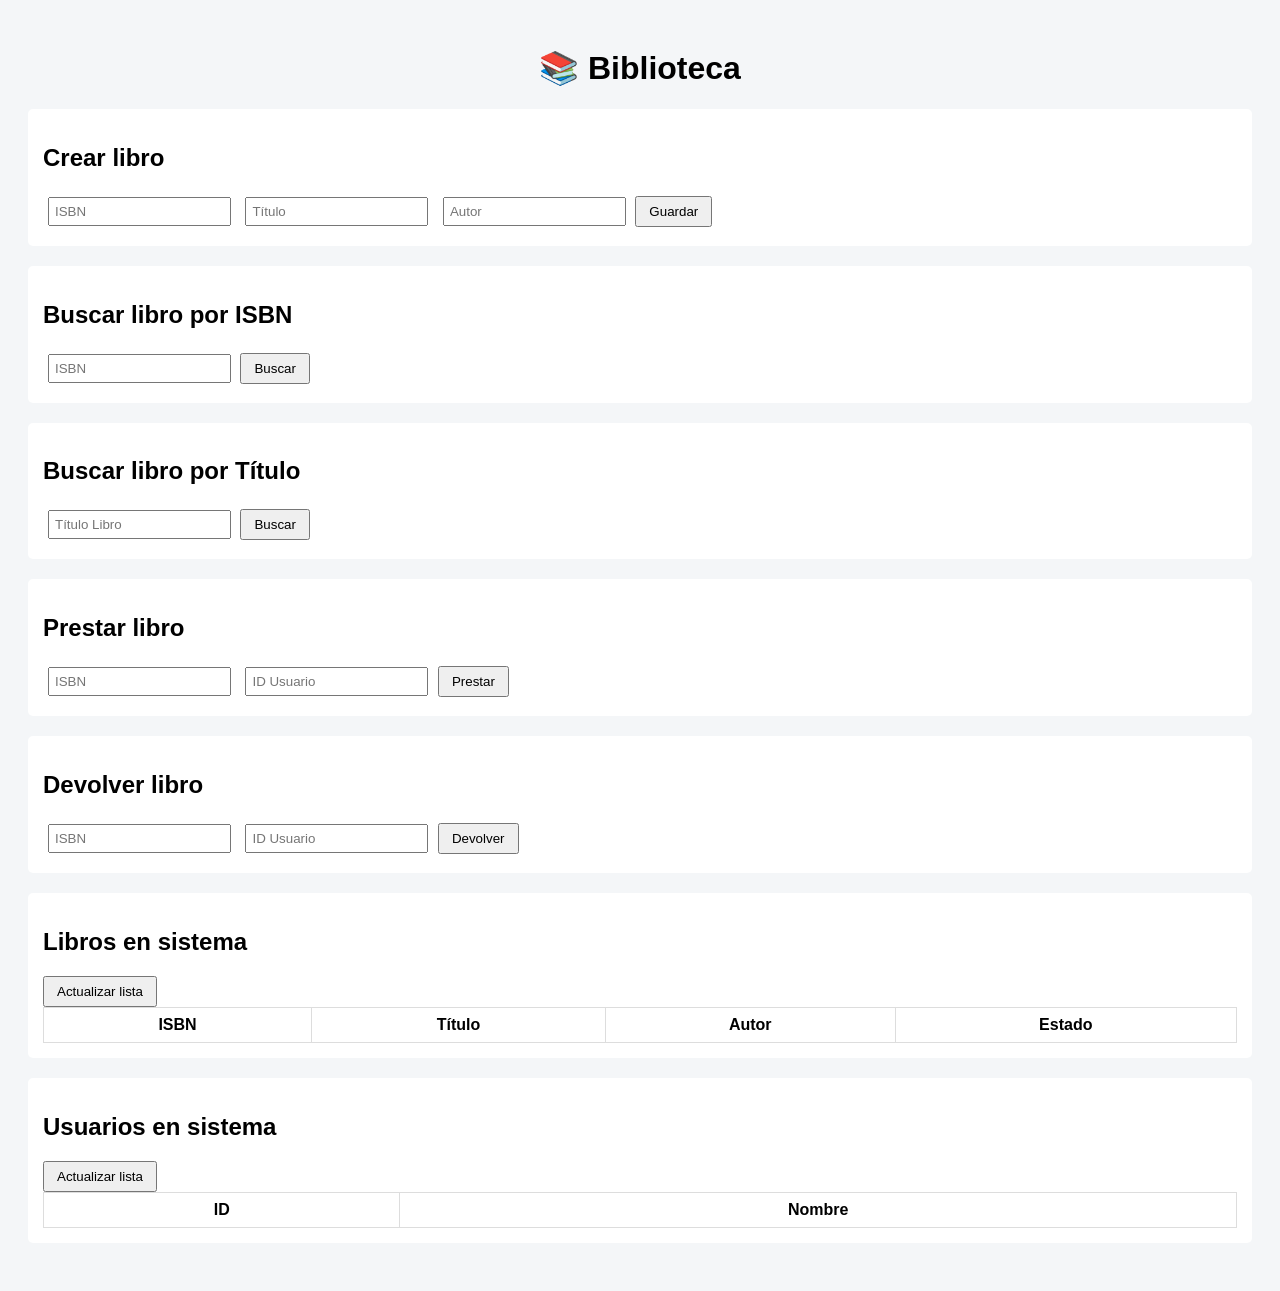
==== src/main/resources/static/admin.html @ 1b9535b3 "Creación de interfaz web para interacción con la API" ====
<!doctype html>
<html lang="en">
<head>
    <meta charset="UTF-8">
    <meta name="viewport" content="width=device-width, initial-scale=1">
    <title>Administrador</title>
    <link rel="stylesheet" href="style.css">
</head>
<body>

<div id="login-area" style="position:absolute; top:10px; right:10px;"></div>

<h1>📚 Biblioteca</h1>

<section>
    <h2>Crear libro</h2>
    <input id="isbn" placeholder="ISBN">
    <input id="titulo" placeholder="Título">
    <input id="autor" placeholder="Autor">
    <button onclick="crearLibro()">Guardar</button>
</section>


<section>
    <h2>Buscar libro por ISBN</h2>
    <input id="isbnLibro" placeholder="ISBN">
    <button onclick="buscarLibroISBN()">Buscar</button>
    <div id="resultadoBusqueda"></div>
</section>

<section>
    <h2>Buscar libro por Título</h2>
    <input id="nombreLibro" placeholder="Título Libro">
    <button onclick="buscarLibroTitulo()">Buscar</button>
    <div id="resultadoBusquedaTitulo"></div>
</section>

<section>
    <h2>Prestar libro</h2>
    <input id="prestamoIsbn" placeholder="ISBN">
    <input id="prestamoUsuario" placeholder="ID Usuario">
    <button onclick="prestarLibro()">Prestar</button>
</section>

<section>
    <h2>Devolver libro</h2>
    <input id="devolucionIsbn" placeholder="ISBN">
    <input id="devolucionUsuario" placeholder="ID Usuario">
    <button onclick="devolverLibro()">Devolver</button>
</section>

<section>
    <h2>Libros en sistema</h2>
    <button onclick="listarLibros()">Actualizar lista</button>
    <table>
        <thead>
        <tr>
            <th>ISBN</th>
            <th>Título</th>
            <th>Autor</th>
            <th>Estado</th>
        </tr>
        </thead>
        <tbody id="tablaLibros"></tbody>
    </table>
</section>

<section>
    <h2>Usuarios en sistema</h2>
    <button onclick="listarUsuarios()">Actualizar lista</button>
    <table>
        <thead>
        <tr>
            <th>ID</th>
            <th>Nombre</th>
        </tr>
        </thead>
        <tbody id="tablaUsuarios"></tbody>
    </table>
</section>

<script src="app.js"></script>
</body>
</html>
---- src/main/resources/static/style.css ----
body {
    font-family: Arial, sans-serif;
    background: #f4f6f8;
    padding: 20px;
}

h1 {
    text-align: center;
}

section {
    background: white;
    padding: 15px;
    margin-bottom: 20px;
    border-radius: 5px;
}

input {
    margin: 5px;
    padding: 5px;
}

button {
    padding: 6px 12px;
    cursor: pointer;
}

table {
    width: 100%;
    border-collapse: collapse;
}

th, td {
    border: 1px solid #ddd;
    padding: 8px;
}
.disponible {
    color: green;
    font-weight: bold;
}

.prestado {
    color: red;
    font-weight: bold;
}
.error {
    color: crimson;
    font-weight: bold;
}
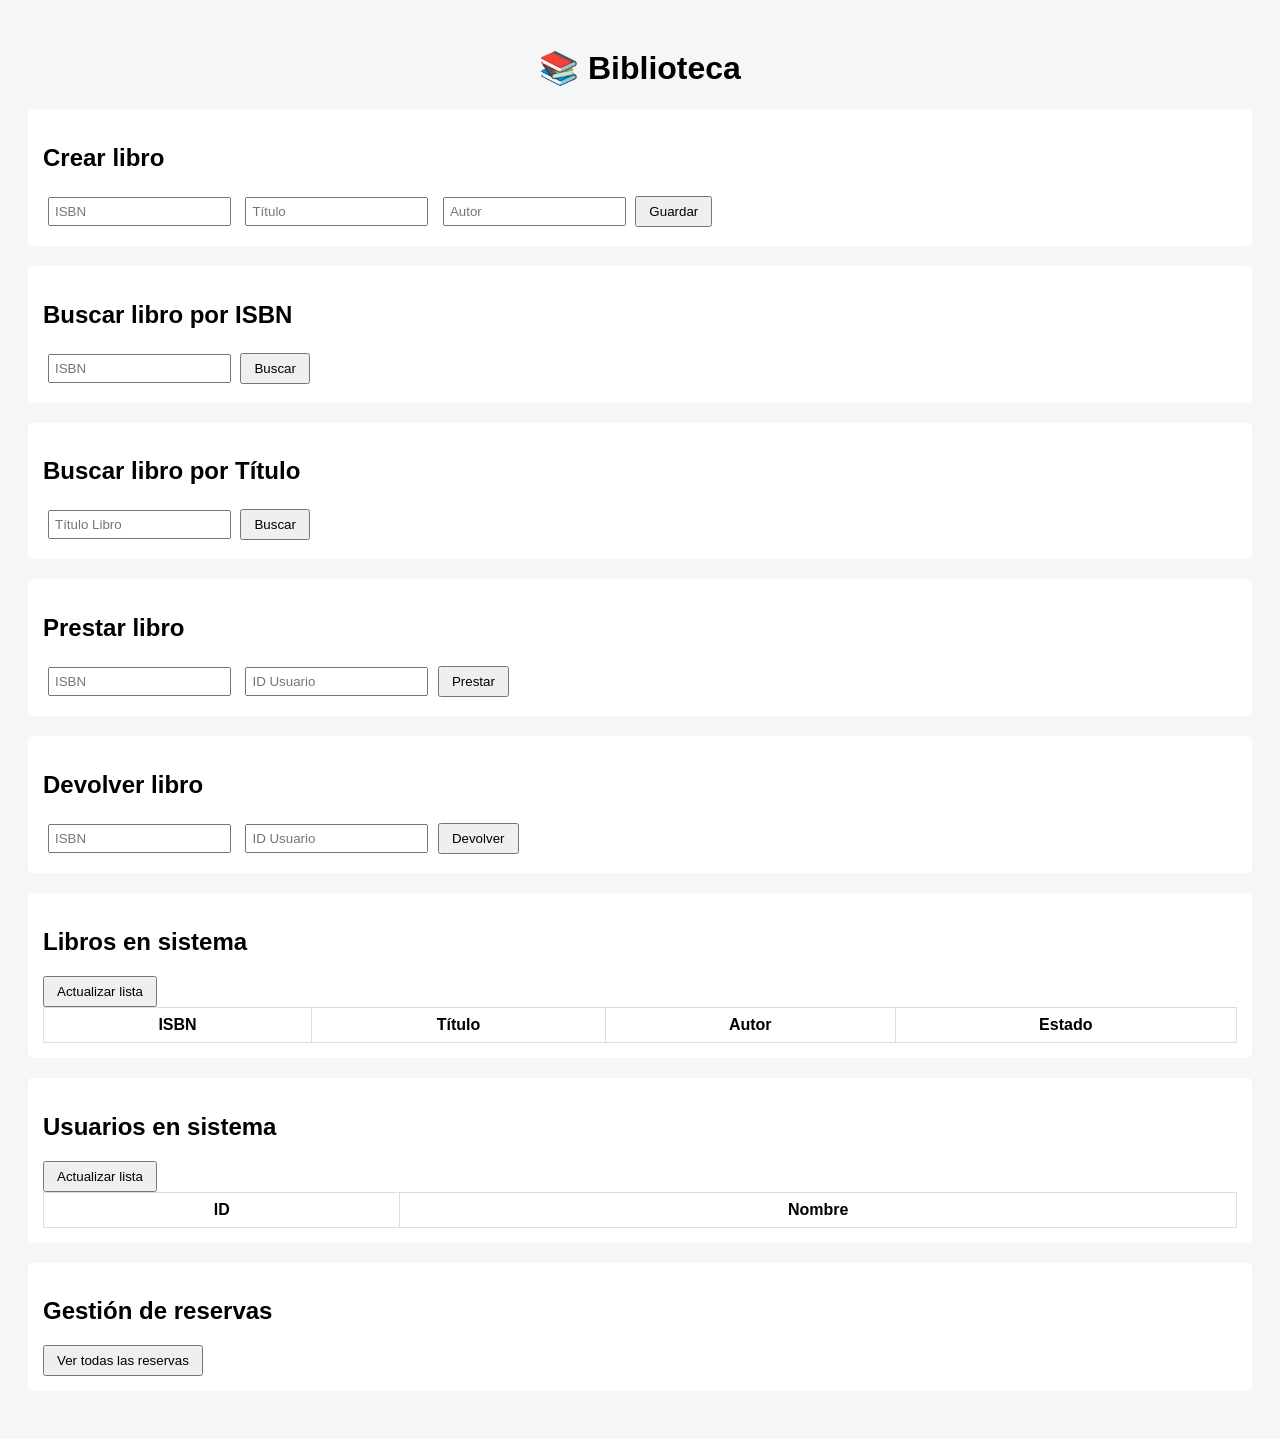
==== commit 115acae9: "Añade reservas, corrige errores y actualiza despliegue" ====
--- a/src/main/resources/static/admin.html
+++ b/src/main/resources/static/admin.html
@@ -79,6 +79,12 @@
     </table>
 </section>
 
+<section>
+    <h2>Gestión de reservas</h2>
+    <button onclick="cargarTodasReservas()">Ver todas las reservas</button>
+    <div id="todasReservas"></div>
+</section>
+
 <script src="app.js"></script>
 </body>
 </html>
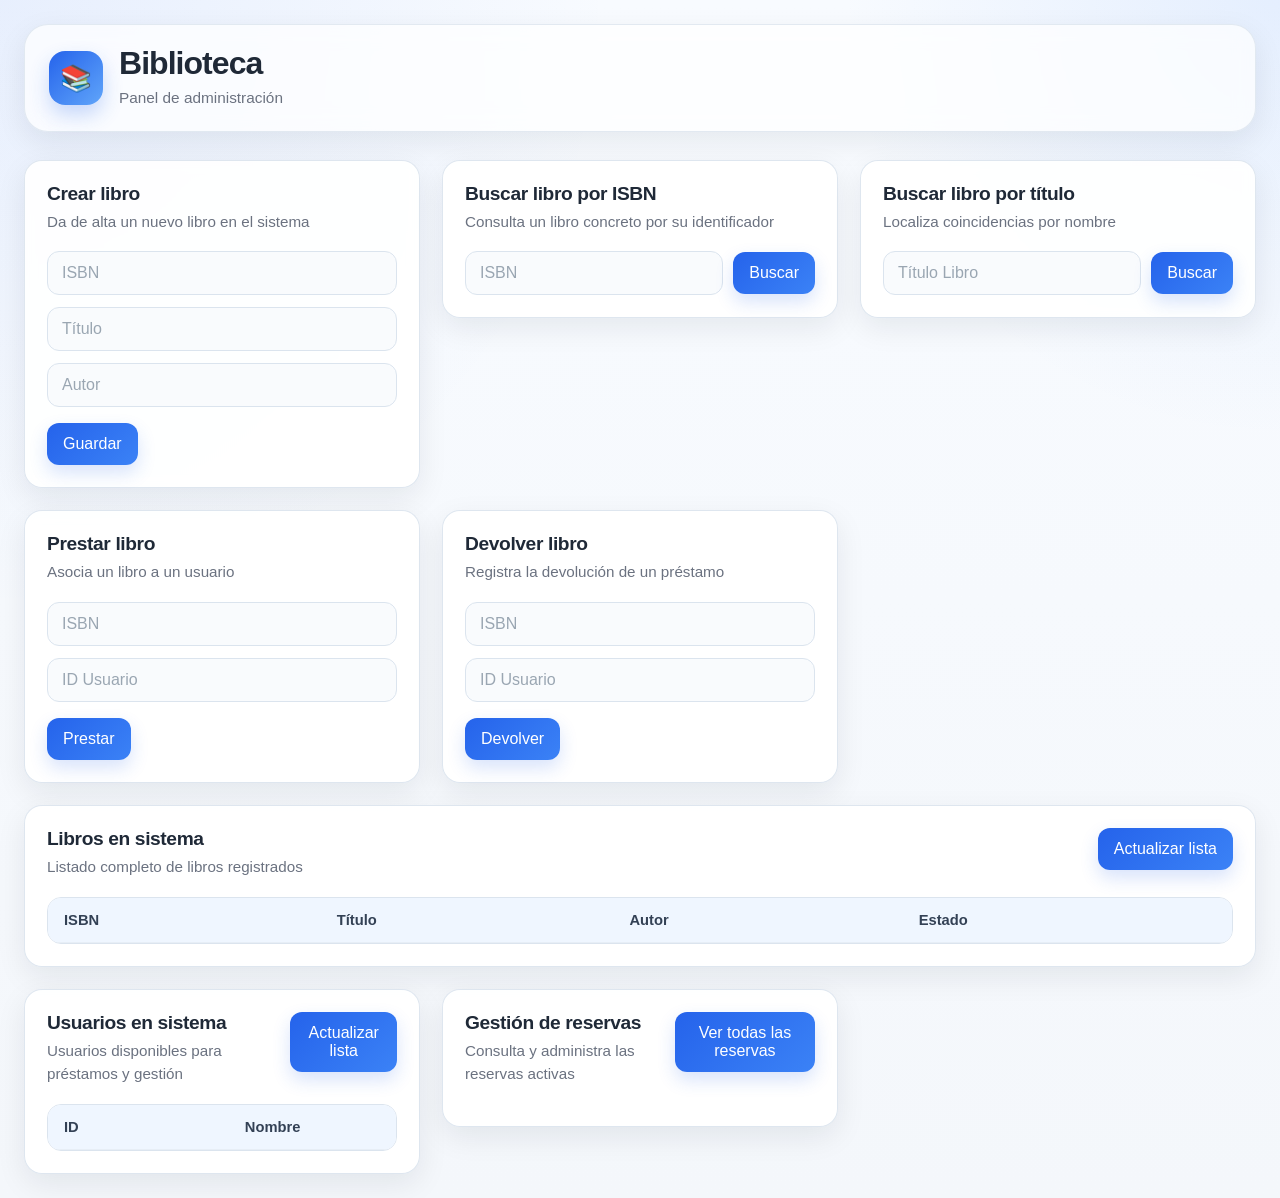
==== commit a63d2a2b: "Añadido recomendador de libros con IA y test unitarios" ====
--- a/src/main/resources/static/admin.html
+++ b/src/main/resources/static/admin.html
@@ -1,89 +1,149 @@
 <!doctype html>
-<html lang="en">
+<html lang="es">
 <head>
     <meta charset="UTF-8">
     <meta name="viewport" content="width=device-width, initial-scale=1">
     <title>Administrador</title>
     <link rel="stylesheet" href="style.css">
 </head>
-<body>
+<body class="page-admin">
 
-<div id="login-area" style="position:absolute; top:10px; right:10px;"></div>
+<div class="page-shell">
+    <header class="topbar">
+        <div class="brand">
+            <div class="brand-icon">📚</div>
+            <div>
+                <h1>Biblioteca</h1>
+                <p class="subtitle">Panel de administración</p>
+            </div>
+        </div>
+        <div id="login-area" class="login-area"></div>
+    </header>
 
-<h1>📚 Biblioteca</h1>
+    <main class="dashboard-grid">
+        <section class="card">
+            <div class="card-header">
+                <h2>Crear libro</h2>
+                <p>Da de alta un nuevo libro en el sistema</p>
+            </div>
+            <div class="form-grid">
+                <input id="isbn" placeholder="ISBN">
+                <input id="titulo" placeholder="Título">
+                <input id="autor" placeholder="Autor">
+            </div>
+            <div class="actions">
+                <button onclick="crearLibro()">Guardar</button>
+            </div>
+        </section>
 
-<section>
-    <h2>Crear libro</h2>
-    <input id="isbn" placeholder="ISBN">
-    <input id="titulo" placeholder="Título">
-    <input id="autor" placeholder="Autor">
-    <button onclick="crearLibro()">Guardar</button>
-</section>
+        <section class="card">
+            <div class="card-header">
+                <h2>Buscar libro por ISBN</h2>
+                <p>Consulta un libro concreto por su identificador</p>
+            </div>
+            <div class="inline-form">
+                <input id="isbnLibro" placeholder="ISBN">
+                <button onclick="buscarLibroISBN()">Buscar</button>
+            </div>
+            <div id="resultadoBusqueda" class="result-box"></div>
+        </section>
 
+        <section class="card">
+            <div class="card-header">
+                <h2>Buscar libro por título</h2>
+                <p>Localiza coincidencias por nombre</p>
+            </div>
+            <div class="inline-form">
+                <input id="nombreLibro" placeholder="Título Libro">
+                <button onclick="buscarLibroTitulo()">Buscar</button>
+            </div>
+            <div id="resultadoBusquedaTitulo" class="result-box"></div>
+        </section>
 
-<section>
-    <h2>Buscar libro por ISBN</h2>
-    <input id="isbnLibro" placeholder="ISBN">
-    <button onclick="buscarLibroISBN()">Buscar</button>
-    <div id="resultadoBusqueda"></div>
-</section>
+        <section class="card">
+            <div class="card-header">
+                <h2>Prestar libro</h2>
+                <p>Asocia un libro a un usuario</p>
+            </div>
+            <div class="form-grid">
+                <input id="prestamoIsbn" placeholder="ISBN">
+                <input id="prestamoUsuario" placeholder="ID Usuario">
+            </div>
+            <div class="actions">
+                <button onclick="prestarLibro()">Prestar</button>
+            </div>
+        </section>
 
-<section>
-    <h2>Buscar libro por Título</h2>
-    <input id="nombreLibro" placeholder="Título Libro">
-    <button onclick="buscarLibroTitulo()">Buscar</button>
-    <div id="resultadoBusquedaTitulo"></div>
-</section>
+        <section class="card">
+            <div class="card-header">
+                <h2>Devolver libro</h2>
+                <p>Registra la devolución de un préstamo</p>
+            </div>
+            <div class="form-grid">
+                <input id="devolucionIsbn" placeholder="ISBN">
+                <input id="devolucionUsuario" placeholder="ID Usuario">
+            </div>
+            <div class="actions">
+                <button onclick="devolverLibro()">Devolver</button>
+            </div>
+        </section>
 
-<section>
-    <h2>Prestar libro</h2>
-    <input id="prestamoIsbn" placeholder="ISBN">
-    <input id="prestamoUsuario" placeholder="ID Usuario">
-    <button onclick="prestarLibro()">Prestar</button>
-</section>
+        <section class="card card-full">
+            <div class="card-header card-header-row">
+                <div>
+                    <h2>Libros en sistema</h2>
+                    <p>Listado completo de libros registrados</p>
+                </div>
+                <button onclick="listarLibros()">Actualizar lista</button>
+            </div>
+            <div class="table-wrap">
+                <table>
+                    <thead>
+                    <tr>
+                        <th>ISBN</th>
+                        <th>Título</th>
+                        <th>Autor</th>
+                        <th>Estado</th>
+                    </tr>
+                    </thead>
+                    <tbody id="tablaLibros"></tbody>
+                </table>
+            </div>
+        </section>
 
-<section>
-    <h2>Devolver libro</h2>
-    <input id="devolucionIsbn" placeholder="ISBN">
-    <input id="devolucionUsuario" placeholder="ID Usuario">
-    <button onclick="devolverLibro()">Devolver</button>
-</section>
+        <section class="card">
+            <div class="card-header card-header-row">
+                <div>
+                    <h2>Usuarios en sistema</h2>
+                    <p>Usuarios disponibles para préstamos y gestión</p>
+                </div>
+                <button onclick="listarUsuarios()">Actualizar lista</button>
+            </div>
+            <div class="table-wrap">
+                <table>
+                    <thead>
+                    <tr>
+                        <th>ID</th>
+                        <th>Nombre</th>
+                    </tr>
+                    </thead>
+                    <tbody id="tablaUsuarios"></tbody>
+                </table>
+            </div>
+        </section>
 
-<section>
-    <h2>Libros en sistema</h2>
-    <button onclick="listarLibros()">Actualizar lista</button>
-    <table>
-        <thead>
-        <tr>
-            <th>ISBN</th>
-            <th>Título</th>
-            <th>Autor</th>
-            <th>Estado</th>
-        </tr>
-        </thead>
-        <tbody id="tablaLibros"></tbody>
-    </table>
-</section>
-
-<section>
-    <h2>Usuarios en sistema</h2>
-    <button onclick="listarUsuarios()">Actualizar lista</button>
-    <table>
-        <thead>
-        <tr>
-            <th>ID</th>
-            <th>Nombre</th>
-        </tr>
-        </thead>
-        <tbody id="tablaUsuarios"></tbody>
-    </table>
-</section>
-
-<section>
-    <h2>Gestión de reservas</h2>
-    <button onclick="cargarTodasReservas()">Ver todas las reservas</button>
-    <div id="todasReservas"></div>
-</section>
+        <section class="card">
+            <div class="card-header card-header-row">
+                <div>
+                    <h2>Gestión de reservas</h2>
+                    <p>Consulta y administra las reservas activas</p>
+                </div>
+                <button onclick="cargarTodasReservas()">Ver todas las reservas</button>
+            </div>
+            <div id="todasReservas" class="result-box"></div>
+        </section>
+    </main>
+</div>
 
 <script src="app.js"></script>
 </body>
--- a/src/main/resources/static/style.css
+++ b/src/main/resources/static/style.css
@@ -1,49 +1,484 @@
+:root {
+    --bg: #f4f7fb;
+    --bg-soft: #eef3f9;
+    --surface: rgba(255, 255, 255, 0.92);
+    --surface-strong: #ffffff;
+    --text: #1f2937;
+    --text-soft: #6b7280;
+    --border: #dbe4ee;
+    --primary: #2563eb;
+    --primary-hover: #1d4ed8;
+    --shadow: 0 10px 30px rgba(15, 23, 42, 0.08);
+    --radius: 18px;
+    --radius-sm: 12px;
+    --success: #15803d;
+    --danger: #dc2626;
+    --warning: #d97706;
+}
+
+* {
+    box-sizing: border-box;
+}
+
+html {
+    scroll-behavior: smooth;
+}
+
 body {
-    font-family: Arial, sans-serif;
-    background: #f4f6f8;
-    padding: 20px;
-}
-
-h1 {
+    margin: 0;
+    font-family: Inter, Arial, sans-serif;
+    background:
+            radial-gradient(circle at top left, rgba(37, 99, 235, 0.08), transparent 35%),
+            radial-gradient(circle at top right, rgba(59, 130, 246, 0.10), transparent 25%),
+            linear-gradient(180deg, #f8fbff 0%, var(--bg) 100%);
+    color: var(--text);
+    min-height: 100vh;
+    padding: 24px;
+}
+
+.page-shell {
+    max-width: 1280px;
+    margin: 0 auto;
+}
+
+.centered-shell {
+    max-width: 980px;
+}
+
+.topbar {
+    display: flex;
+    justify-content: space-between;
+    align-items: center;
+    gap: 16px;
+    margin-bottom: 28px;
+    padding: 20px 24px;
+    border: 1px solid rgba(219, 228, 238, 0.8);
+    background: rgba(255, 255, 255, 0.72);
+    backdrop-filter: blur(10px);
+    border-radius: 24px;
+    box-shadow: var(--shadow);
+}
+
+.topbar-home {
+    margin-bottom: 36px;
+}
+
+.brand {
+    display: flex;
+    align-items: center;
+    gap: 16px;
+}
+
+.brand h1 {
+    margin: 0;
+    font-size: 2rem;
+    letter-spacing: -0.03em;
+}
+
+.subtitle {
+    margin: 4px 0 0;
+    color: var(--text-soft);
+    font-size: 0.96rem;
+}
+
+.brand-icon {
+    width: 54px;
+    height: 54px;
+    border-radius: 16px;
+    display: grid;
+    place-items: center;
+    font-size: 1.6rem;
+    background: linear-gradient(135deg, #2563eb, #60a5fa);
+    color: white;
+    box-shadow: 0 10px 20px rgba(37, 99, 235, 0.24);
+}
+
+.brand-icon.large {
+    width: 72px;
+    height: 72px;
+    font-size: 2rem;
+    margin: 0 auto 12px;
+}
+
+.login-area {
+    display: flex;
+    align-items: center;
+    gap: 10px;
+    flex-wrap: wrap;
+    color: var(--text-soft);
+    font-size: 0.95rem;
+    text-align: right;
+}
+
+.login-area a {
+    text-decoration: none;
+    color: var(--primary);
+    font-weight: 600;
+}
+
+.dashboard-grid {
+    display: grid;
+    grid-template-columns: repeat(auto-fit, minmax(320px, 1fr));
+    gap: 22px;
+    align-items: start;
+}
+
+.card {
+    background: var(--surface);
+    border: 1px solid rgba(219, 228, 238, 0.9);
+    border-radius: var(--radius);
+    padding: 22px;
+    box-shadow: var(--shadow);
+    backdrop-filter: blur(6px);
+}
+
+.card-full {
+    grid-column: 1 / -1;
+}
+
+.card-header {
+    margin-bottom: 18px;
+}
+
+.card-header h2 {
+    margin: 0 0 6px;
+    font-size: 1.2rem;
+    letter-spacing: -0.02em;
+}
+
+.card-header p {
+    margin: 0;
+    color: var(--text-soft);
+    font-size: 0.95rem;
+    line-height: 1.5;
+}
+
+.card-header-row {
+    display: flex;
+    justify-content: space-between;
+    align-items: flex-start;
+    gap: 16px;
+}
+
+.hero-card {
+    background: linear-gradient(135deg, rgba(37, 99, 235, 0.95), rgba(96, 165, 250, 0.92));
+    color: white;
+    border-radius: 30px;
+    padding: 56px 38px;
+    box-shadow: 0 16px 40px rgba(37, 99, 235, 0.22);
+}
+
+.hero-content {
+    max-width: 760px;
+}
+
+.hero-content h2 {
+    margin: 0 0 16px;
+    font-size: clamp(1.8rem, 3vw, 3rem);
+    line-height: 1.15;
+    letter-spacing: -0.04em;
+}
+
+.hero-content p {
+    margin: 0;
+    font-size: 1.05rem;
+    line-height: 1.7;
+    color: rgba(255, 255, 255, 0.92);
+}
+
+.hero-badge {
+    display: inline-block;
+    margin-bottom: 16px;
+    padding: 8px 14px;
+    border-radius: 999px;
+    background: rgba(255, 255, 255, 0.18);
+    border: 1px solid rgba(255, 255, 255, 0.2);
+    font-size: 0.9rem;
+    font-weight: 600;
+}
+
+.auth-page {
+    display: grid;
+    place-items: center;
+    padding: 24px;
+}
+
+.auth-shell {
+    width: 100%;
+    max-width: 460px;
+}
+
+.auth-card {
+    background: rgba(255, 255, 255, 0.94);
+    border: 1px solid rgba(219, 228, 238, 0.95);
+    border-radius: 28px;
+    padding: 32px;
+    box-shadow: 0 16px 40px rgba(15, 23, 42, 0.10);
+    backdrop-filter: blur(8px);
+}
+
+.auth-brand {
     text-align: center;
-}
-
-section {
+    margin-bottom: 26px;
+}
+
+.auth-brand h1 {
+    margin: 0 0 6px;
+    font-size: 2rem;
+}
+
+.auth-brand p {
+    margin: 0;
+    color: var(--text-soft);
+}
+
+.auth-section h2 {
+    margin: 0 0 18px;
+    font-size: 1.15rem;
+}
+
+.auth-form {
+    display: flex;
+    flex-direction: column;
+    gap: 12px;
+}
+
+.auth-link {
+    margin-top: 18px;
+    text-align: center;
+    color: var(--text-soft);
+}
+
+.auth-link a {
+    color: var(--primary);
+    text-decoration: none;
+    font-weight: 600;
+}
+
+.form-grid {
+    display: grid;
+    gap: 12px;
+}
+
+.inline-form {
+    display: flex;
+    gap: 10px;
+    flex-wrap: wrap;
+    align-items: center;
+}
+
+.actions {
+    margin-top: 16px;
+    display: flex;
+    gap: 10px;
+    flex-wrap: wrap;
+}
+
+.actions-row {
+    align-items: center;
+}
+
+input,
+select,
+textarea {
+    width: 100%;
+    border: 1px solid var(--border);
+    background: #f9fbfd;
+    color: var(--text);
+    padding: 12px 14px;
+    border-radius: 12px;
+    outline: none;
+    transition: 0.2s ease;
+    font: inherit;
+}
+
+.inline-form input {
+    flex: 1 1 220px;
+}
+
+textarea {
+    min-height: 110px;
+    resize: vertical;
+}
+
+input::placeholder,
+textarea::placeholder {
+    color: #9aa6b2;
+}
+
+input:focus,
+select:focus,
+textarea:focus {
+    border-color: rgba(37, 99, 235, 0.45);
+    box-shadow: 0 0 0 4px rgba(37, 99, 235, 0.10);
     background: white;
-    padding: 15px;
-    margin-bottom: 20px;
-    border-radius: 5px;
-}
-
-input {
-    margin: 5px;
-    padding: 5px;
 }
 
 button {
-    padding: 6px 12px;
+    border: none;
+    border-radius: 12px;
+    padding: 12px 16px;
+    background: linear-gradient(135deg, var(--primary), #3b82f6);
+    color: white;
+    font-weight: 600;
+    font: inherit;
     cursor: pointer;
+    transition: transform 0.15s ease, box-shadow 0.15s ease, background 0.15s ease;
+    box-shadow: 0 8px 18px rgba(37, 99, 235, 0.18);
+}
+
+button:hover {
+    transform: translateY(-1px);
+    background: linear-gradient(135deg, var(--primary-hover), #2563eb);
+}
+
+button:active {
+    transform: translateY(0);
+}
+
+.result-box {
+    margin-top: 16px;
+    background: var(--bg-soft);
+    border: 1px solid var(--border);
+    border-radius: 14px;
+    padding: 16px;
+    min-height: 56px;
+}
+
+.result-box:empty {
+    display: none;
+}
+
+.table-wrap {
+    overflow-x: auto;
+    border: 1px solid var(--border);
+    border-radius: 14px;
+    background: white;
 }
 
 table {
     width: 100%;
     border-collapse: collapse;
-}
-
-th, td {
-    border: 1px solid #ddd;
-    padding: 8px;
-}
+    min-width: 520px;
+}
+
+thead {
+    background: #eff6ff;
+}
+
+th,
+td {
+    padding: 14px 16px;
+    text-align: left;
+    border-bottom: 1px solid #e7eef6;
+}
+
+th {
+    font-size: 0.92rem;
+    color: #334155;
+}
+
+tbody tr:hover {
+    background: #f8fbff;
+}
+
+tbody tr:last-child td {
+    border-bottom: none;
+}
+
+.valoracion,
+.reserva-item,
+.ranking-item,
+.prestamo-item {
+    background: white;
+    border: 1px solid var(--border);
+    border-radius: 14px;
+    padding: 14px;
+    margin-bottom: 12px;
+    box-shadow: 0 4px 14px rgba(15, 23, 42, 0.04);
+}
+
+.valoracion strong,
+.reserva-item strong,
+.ranking-item strong,
+.prestamo-item strong {
+    display: block;
+    margin-bottom: 8px;
+    font-size: 1rem;
+}
+
+.recomendacion-box {
+    white-space: pre-wrap;
+    line-height: 1.7;
+}
+
 .disponible {
-    color: green;
-    font-weight: bold;
+    color: var(--success);
+    font-weight: 700;
 }
 
 .prestado {
-    color: red;
-    font-weight: bold;
-}
+    color: var(--danger);
+    font-weight: 700;
+}
+
 .error {
     color: crimson;
     font-weight: bold;
 }
+
+hr {
+    border: none;
+    border-top: 1px solid var(--border);
+    margin: 14px 0;
+}
+
+p {
+    line-height: 1.6;
+}
+
+a {
+    color: var(--primary);
+}
+
+@media (max-width: 900px) {
+    .topbar,
+    .card-header-row {
+        flex-direction: column;
+        align-items: stretch;
+    }
+
+    .login-area {
+        text-align: left;
+    }
+}
+
+@media (max-width: 640px) {
+    body {
+        padding: 14px;
+    }
+
+    .topbar,
+    .card,
+    .auth-card {
+        padding: 18px;
+    }
+
+    .brand h1 {
+        font-size: 1.6rem;
+    }
+
+    .hero-card {
+        padding: 34px 22px;
+        border-radius: 24px;
+    }
+
+    .inline-form {
+        flex-direction: column;
+        align-items: stretch;
+    }
+
+    table {
+        min-width: 460px;
+    }
+}
